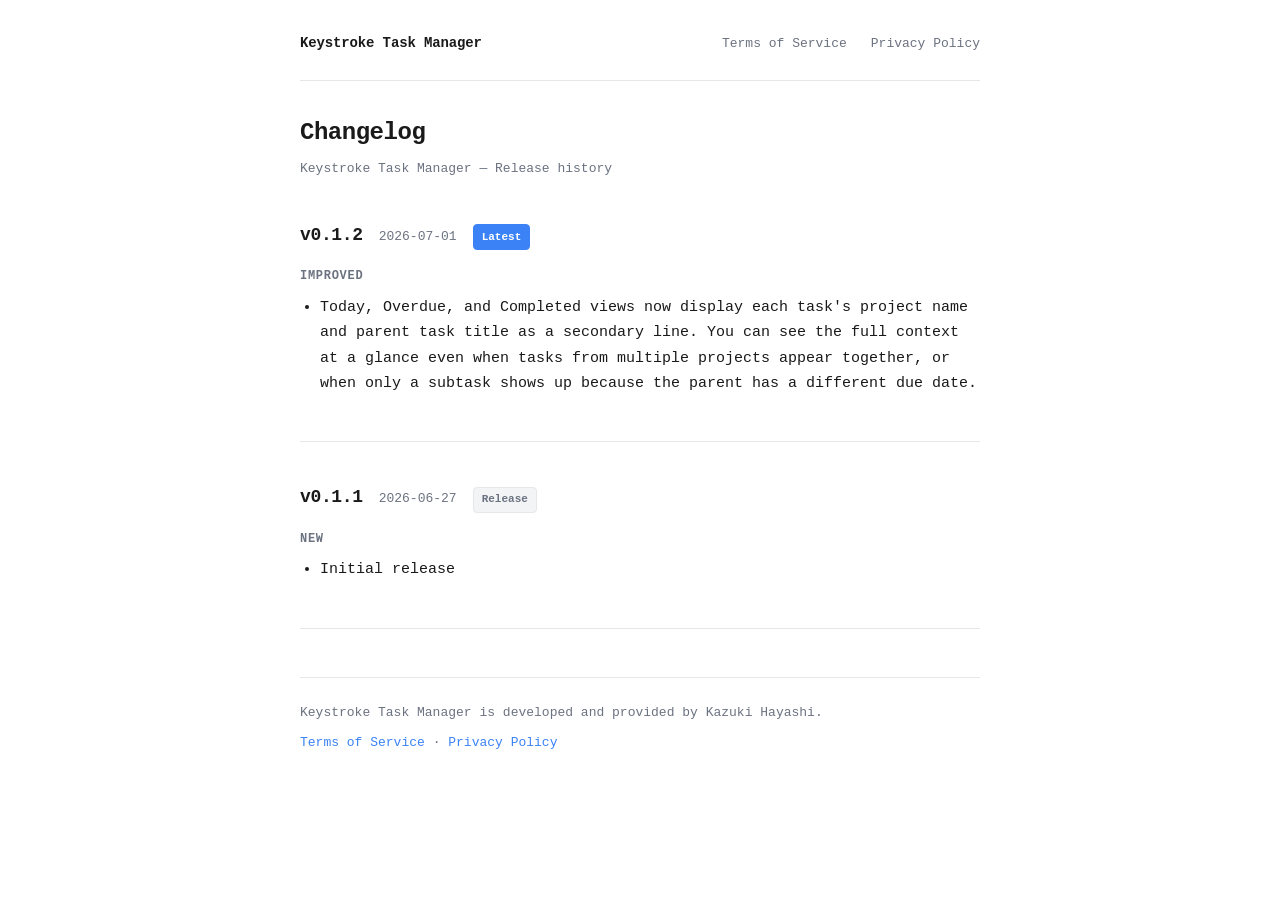
==== keystroke-task-manager/changelog.html @ 8404b0eb "Fix initial release version: v0.0.1 -> v0.1.1" ====
<!DOCTYPE html>
<html lang="en">
<head>
  <meta charset="UTF-8">
  <meta name="viewport" content="width=device-width, initial-scale=1.0">
  <title>Changelog — Keystroke Task Manager</title>
  <link rel="stylesheet" href="../style.css">
  <style>
    .release {
      margin-top: 2.5rem;
      padding-bottom: 2.5rem;
      border-bottom: 1px solid var(--border);
    }
    .release:last-child {
      border-bottom: none;
    }
    .release-header {
      display: flex;
      align-items: baseline;
      gap: 1rem;
      margin-bottom: 1rem;
    }
    .release-version {
      font-size: 1.125rem;
      font-weight: 700;
      letter-spacing: -0.02em;
    }
    .release-date {
      font-size: 0.8125rem;
      color: var(--muted);
    }
    .release-tag {
      font-size: 0.6875rem;
      font-weight: 600;
      padding: 0.15rem 0.5rem;
      border-radius: 4px;
      background: var(--code-bg);
      color: var(--muted);
      border: 1px solid var(--border);
    }
    .release-tag.latest {
      background: var(--accent);
      color: #fff;
      border-color: var(--accent);
    }
    .change-group {
      margin-top: 1rem;
    }
    .change-group h3 {
      font-size: 0.75rem;
      font-weight: 600;
      text-transform: uppercase;
      letter-spacing: 0.06em;
      color: var(--muted);
      margin-bottom: 0.5rem;
      margin-top: 1rem;
    }
    .change-group ul {
      padding-left: 1.25rem;
      margin-bottom: 0;
    }
    .change-group li {
      font-size: 0.9375rem;
      margin-bottom: 0.3rem;
    }
  </style>
</head>
<body>
  <div class="container">
    <header class="site-header">
      <a href="../index.html">Keystroke Task Manager</a>
      <nav>
        <a href="terms-of-service.html">Terms of Service</a>
        <a href="privacy-policy.html">Privacy Policy</a>
      </nav>
    </header>

    <h1>Changelog</h1>
    <p class="meta">Keystroke Task Manager — Release history</p>

    <div class="release">
      <div class="release-header">
        <span class="release-version">v0.1.2</span>
        <span class="release-date">2026-07-01</span>
        <span class="release-tag latest">Latest</span>
      </div>
      <div class="change-group">
        <h3>Improved</h3>
        <ul>
          <li>Today, Overdue, and Completed views now display each task's project name and parent task title as a secondary line. You can see the full context at a glance even when tasks from multiple projects appear together, or when only a subtask shows up because the parent has a different due date.</li>
        </ul>
      </div>
    </div>

    <div class="release">
      <div class="release-header">
        <span class="release-version">v0.1.1</span>
        <span class="release-date">2026-06-27</span>
        <span class="release-tag">Release</span>
      </div>
      <div class="change-group">
        <h3>New</h3>
        <ul>
          <li>Initial release</li>
        </ul>
      </div>
    </div>

    <footer class="site-footer">
      <span>Keystroke Task Manager is developed and provided by Kazuki Hayashi.</span>
      <span><a href="terms-of-service.html">Terms of Service</a> · <a href="privacy-policy.html">Privacy Policy</a></span>
    </footer>
  </div>
</body>
</html>
---- style.css ----
*, *::before, *::after { box-sizing: border-box; margin: 0; padding: 0; }

:root {
  --bg: #ffffff;
  --fg: #1a1a1a;
  --muted: #6b7280;
  --border: #e5e7eb;
  --accent: #3b82f6;
  --code-bg: #f3f4f6;
}

@media (prefers-color-scheme: dark) {
  :root {
    --bg: #111111;
    --fg: #e5e5e5;
    --muted: #9ca3af;
    --border: #2a2a2a;
    --accent: #60a5fa;
    --code-bg: #1e1e1e;
  }
}

html { font-size: 16px; }

body {
  font-family: "SF Mono", Menlo, "Courier New", monospace;
  background: var(--bg);
  color: var(--fg);
  line-height: 1.7;
  padding: 2rem 1rem 4rem;
}

.container {
  max-width: 680px;
  margin: 0 auto;
}

/* Header */
.site-header {
  display: flex;
  align-items: center;
  padding-bottom: 1.5rem;
  margin-bottom: 2rem;
  border-bottom: 1px solid var(--border);
}

.site-header > a {
  font-family: "SF Mono", Menlo, "Courier New", monospace;
  font-size: 0.875rem;
  font-weight: 600;
  color: var(--fg);
  text-decoration: none;
  letter-spacing: -0.01em;
  white-space: nowrap;
}

.site-header > a:hover { color: var(--accent); }

.site-header nav {
  display: flex;
  gap: 1.5rem;
  margin-left: auto;
  flex-shrink: 0;
}

.site-header nav a {
  font-family: "SF Mono", Menlo, "Courier New", monospace;
  font-size: 0.8125rem;
  font-weight: 400;
  color: var(--muted);
  white-space: nowrap;
  text-decoration: none;
}

.site-header nav a:hover { color: var(--fg); }

/* Page title */
h1 {
  font-size: 1.5rem;
  font-weight: 700;
  letter-spacing: -0.02em;
  margin-bottom: 0.25rem;
}

.meta {
  font-size: 0.8125rem;
  color: var(--muted);
  margin-bottom: 2.5rem;
}

/* Sections */
h2 {
  font-size: 1rem;
  font-weight: 600;
  margin-top: 2.5rem;
  margin-bottom: 0.75rem;
  padding-bottom: 0.4rem;
  border-bottom: 1px solid var(--border);
}

h3 {
  font-size: 0.9375rem;
  font-weight: 600;
  margin-top: 1.5rem;
  margin-bottom: 0.5rem;
  color: var(--muted);
}

p { margin-bottom: 0.875rem; }
p:last-child { margin-bottom: 0; }

ul {
  padding-left: 1.25rem;
  margin-bottom: 0.875rem;
}

li { margin-bottom: 0.25rem; }

.summary {
  background: var(--code-bg);
  border-left: 3px solid var(--accent);
  padding: 0.75rem 1rem;
  border-radius: 0 6px 6px 0;
  font-size: 0.9375rem;
  margin-bottom: 1.5rem;
}

a { color: var(--accent); text-decoration: none; }
a:hover { text-decoration: underline; }

strong { font-weight: 600; }

/* Footer */
.site-footer {
  margin-top: 3rem;
  padding-top: 1.5rem;
  border-top: 1px solid var(--border);
  font-size: 0.8125rem;
  color: var(--muted);
  display: flex;
  justify-content: space-between;
  flex-wrap: wrap;
  gap: 0.5rem;
}
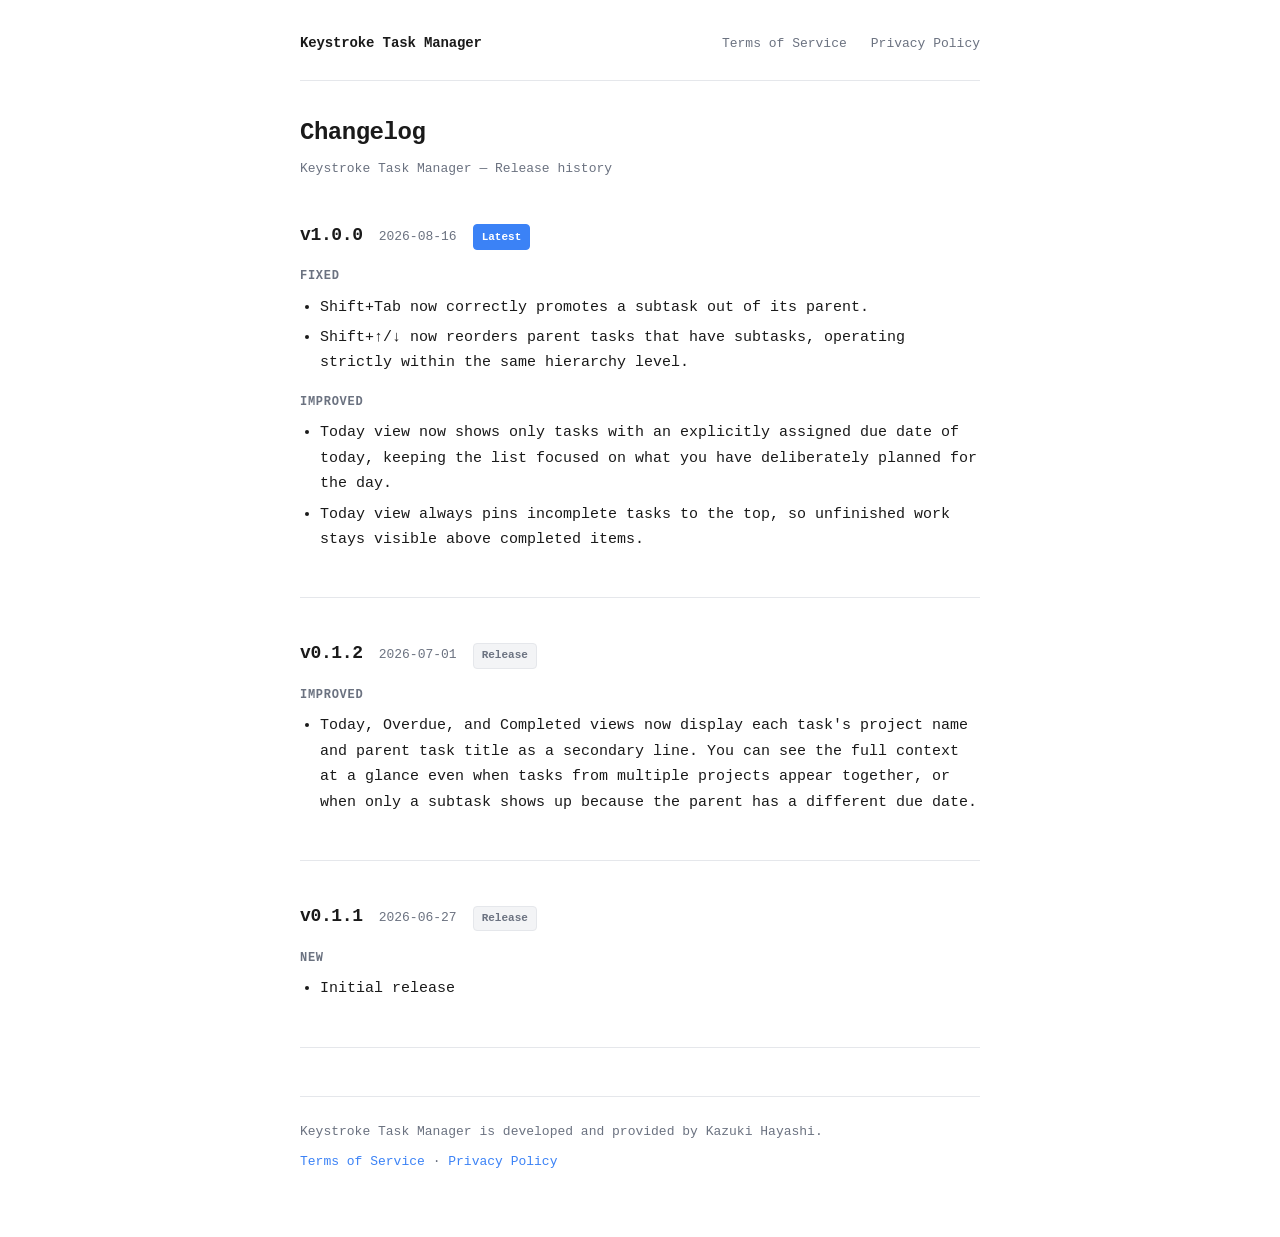
==== commit 8e7277f4: "Add v1.0.0 release notes to changelog Co-Authored-By: Claude Opus 4.7 <noreply@anthropic.com>" ====
--- a/keystroke-task-manager/changelog.html
+++ b/keystroke-task-manager/changelog.html
@@ -80,9 +80,31 @@
 
     <div class="release">
       <div class="release-header">
+        <span class="release-version">v1.0.0</span>
+        <span class="release-date">2026-08-16</span>
+        <span class="release-tag latest">Latest</span>
+      </div>
+      <div class="change-group">
+        <h3>Fixed</h3>
+        <ul>
+          <li>Shift+Tab now correctly promotes a subtask out of its parent.</li>
+          <li>Shift+↑/↓ now reorders parent tasks that have subtasks, operating strictly within the same hierarchy level.</li>
+        </ul>
+      </div>
+      <div class="change-group">
+        <h3>Improved</h3>
+        <ul>
+          <li>Today view now shows only tasks with an explicitly assigned due date of today, keeping the list focused on what you have deliberately planned for the day.</li>
+          <li>Today view always pins incomplete tasks to the top, so unfinished work stays visible above completed items.</li>
+        </ul>
+      </div>
+    </div>
+
+    <div class="release">
+      <div class="release-header">
         <span class="release-version">v0.1.2</span>
         <span class="release-date">2026-07-01</span>
-        <span class="release-tag latest">Latest</span>
+        <span class="release-tag">Release</span>
       </div>
       <div class="change-group">
         <h3>Improved</h3>
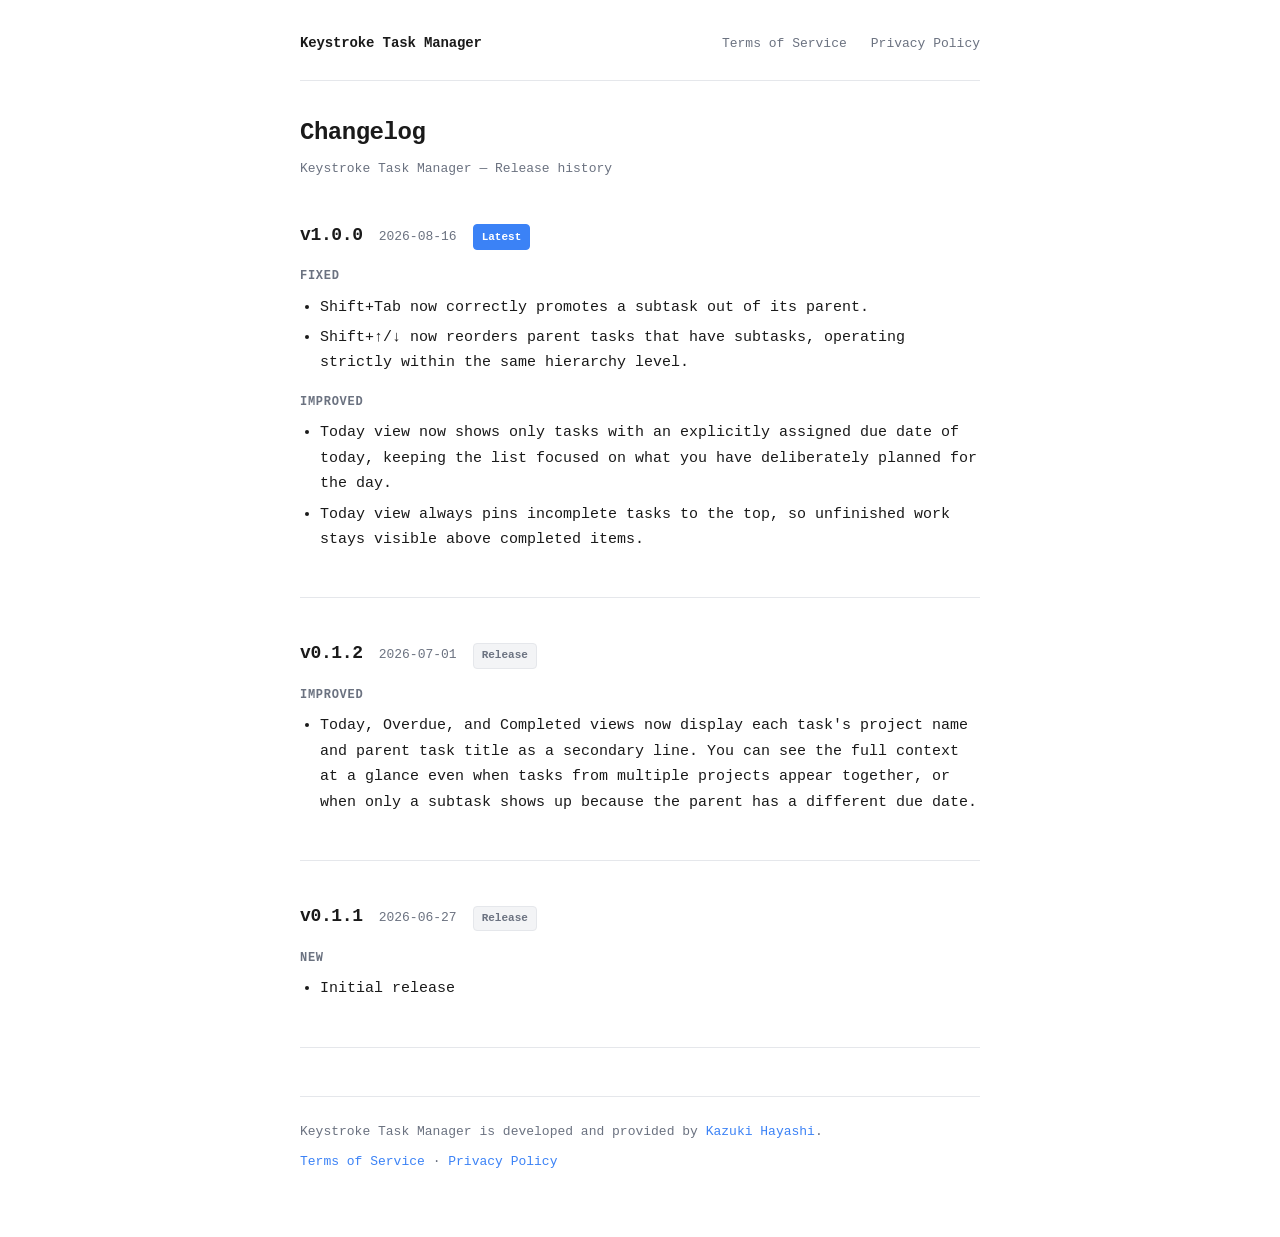
==== commit 4d7a50d8: "Restructure site into portfolio hub with KTM under subdirectory Root becomes an hkazuki28 portfolio " ====
--- a/keystroke-task-manager/changelog.html
+++ b/keystroke-task-manager/changelog.html
@@ -68,7 +68,7 @@
 <body>
   <div class="container">
     <header class="site-header">
-      <a href="../index.html">Keystroke Task Manager</a>
+      <a href="index.html">Keystroke Task Manager</a>
       <nav>
         <a href="terms-of-service.html">Terms of Service</a>
         <a href="privacy-policy.html">Privacy Policy</a>
@@ -129,7 +129,7 @@
     </div>
 
     <footer class="site-footer">
-      <span>Keystroke Task Manager is developed and provided by Kazuki Hayashi.</span>
+      <span>Keystroke Task Manager is developed and provided by <a href="../index.html">Kazuki Hayashi</a>.</span>
       <span><a href="terms-of-service.html">Terms of Service</a> · <a href="privacy-policy.html">Privacy Policy</a></span>
     </footer>
   </div>
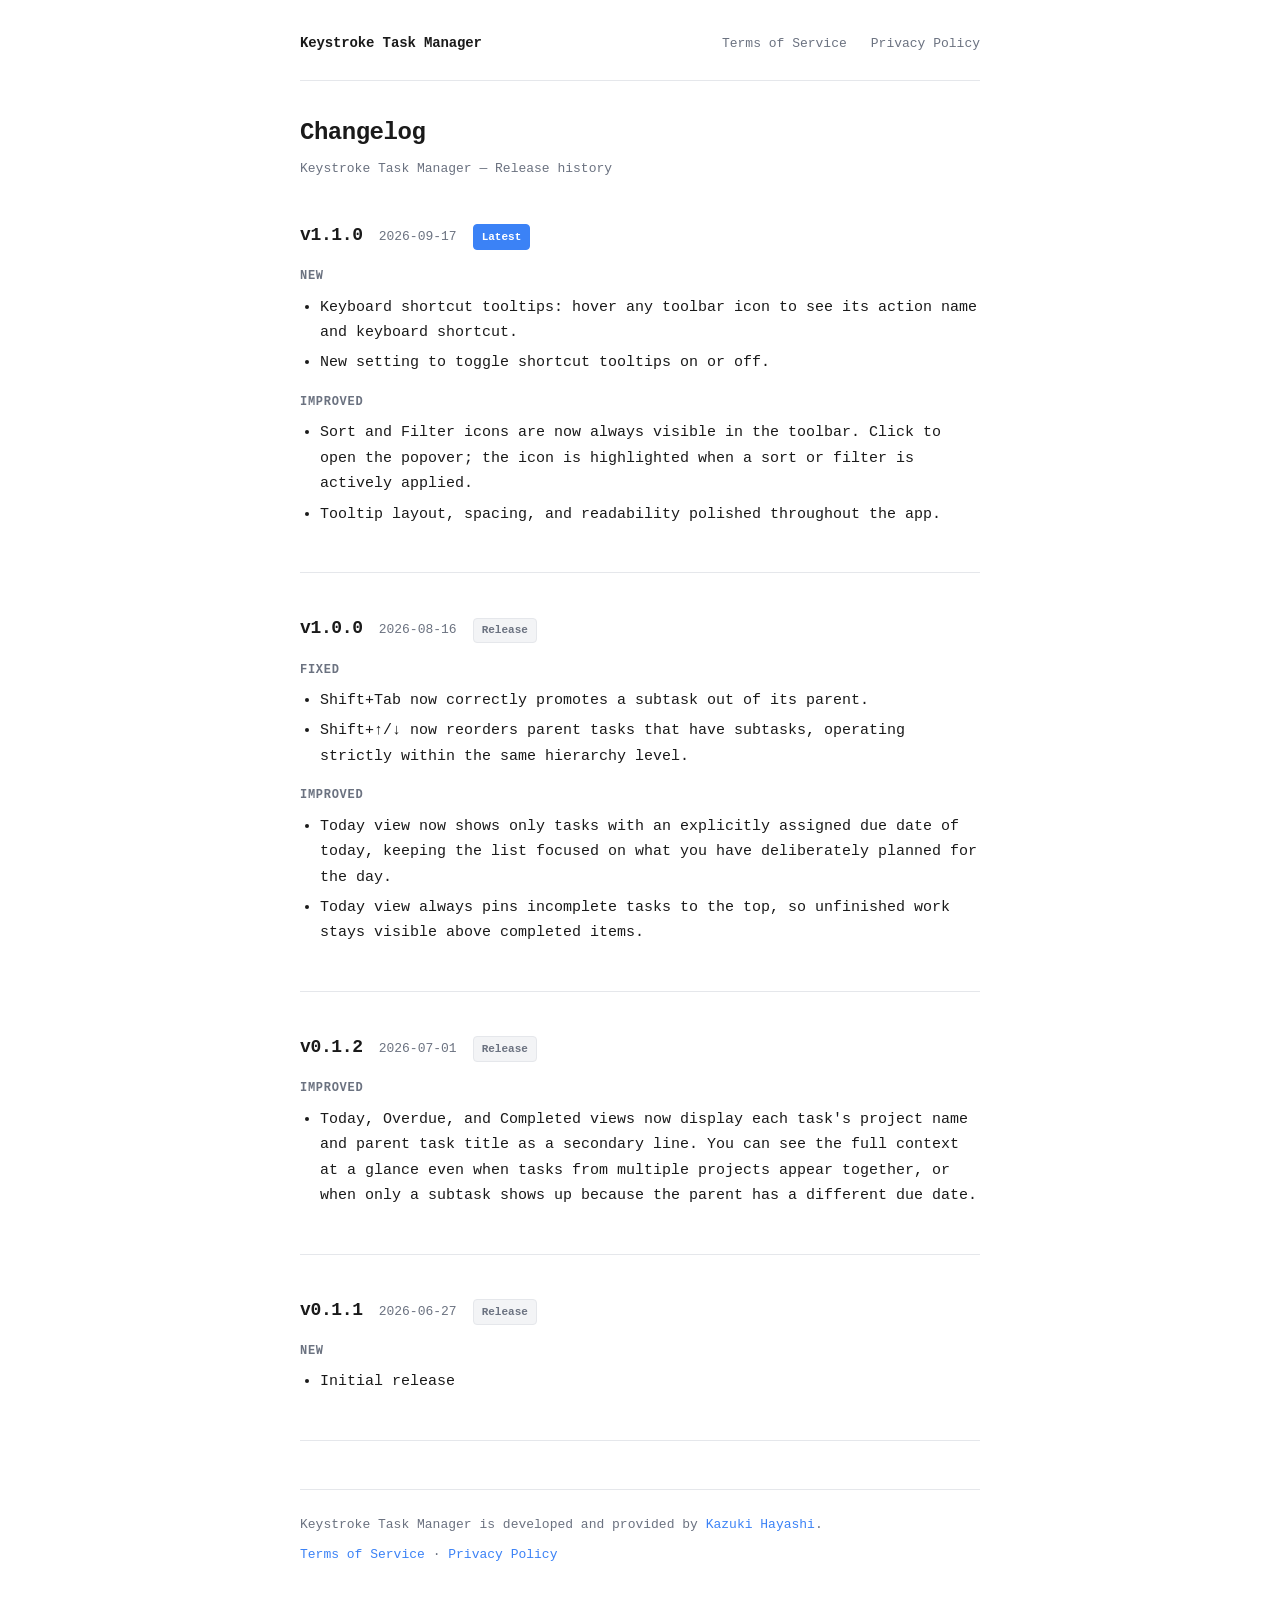
==== commit e550943f: "Add v1.1.0 release notes to changelog Co-Authored-By: Claude Sonnet 4.6 <noreply@anthropic.com>" ====
--- a/keystroke-task-manager/changelog.html
+++ b/keystroke-task-manager/changelog.html
@@ -80,9 +80,31 @@
 
     <div class="release">
       <div class="release-header">
+        <span class="release-version">v1.1.0</span>
+        <span class="release-date">2026-09-17</span>
+        <span class="release-tag latest">Latest</span>
+      </div>
+      <div class="change-group">
+        <h3>New</h3>
+        <ul>
+          <li>Keyboard shortcut tooltips: hover any toolbar icon to see its action name and keyboard shortcut.</li>
+          <li>New setting to toggle shortcut tooltips on or off.</li>
+        </ul>
+      </div>
+      <div class="change-group">
+        <h3>Improved</h3>
+        <ul>
+          <li>Sort and Filter icons are now always visible in the toolbar. Click to open the popover; the icon is highlighted when a sort or filter is actively applied.</li>
+          <li>Tooltip layout, spacing, and readability polished throughout the app.</li>
+        </ul>
+      </div>
+    </div>
+
+    <div class="release">
+      <div class="release-header">
         <span class="release-version">v1.0.0</span>
         <span class="release-date">2026-08-16</span>
-        <span class="release-tag latest">Latest</span>
+        <span class="release-tag">Release</span>
       </div>
       <div class="change-group">
         <h3>Fixed</h3>
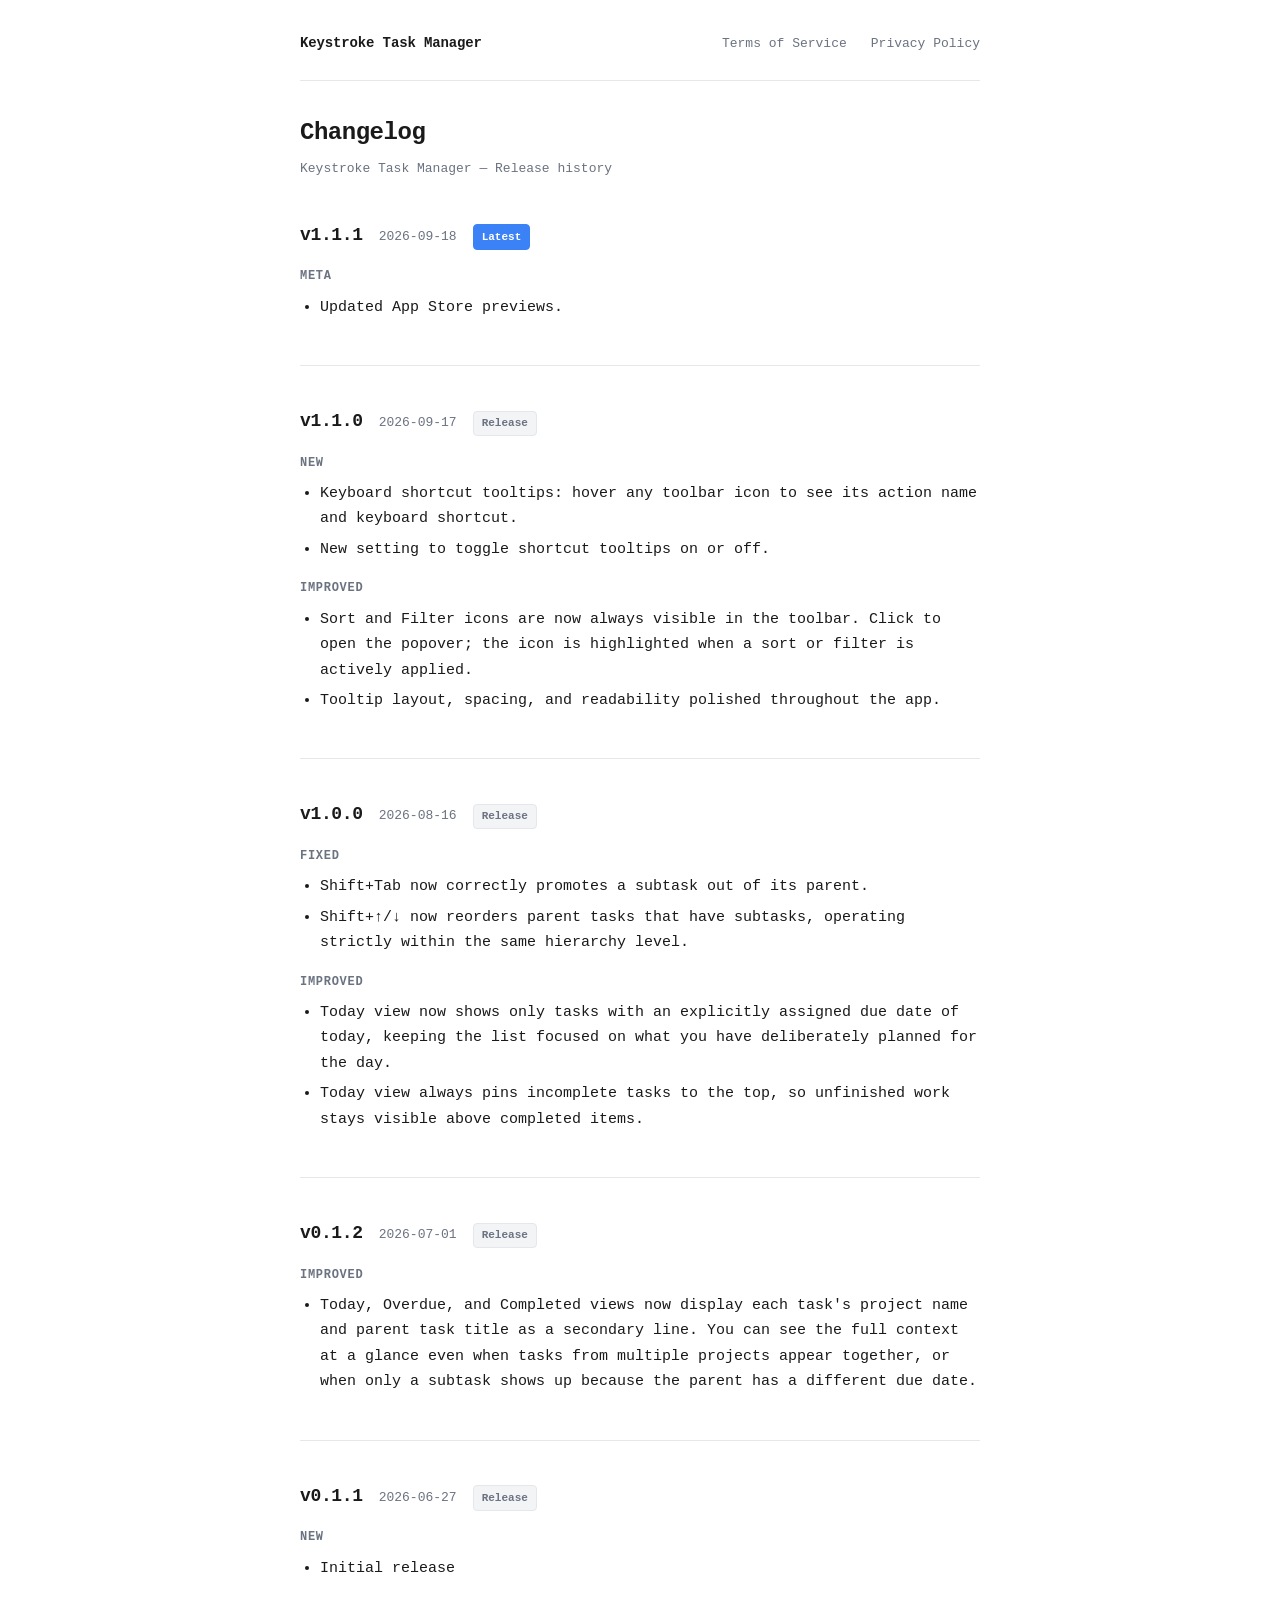
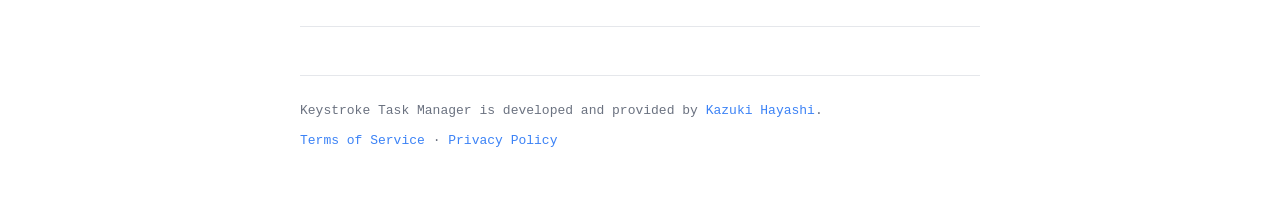
==== commit 64aa2264: "Add v1.1.1 release notes to changelog Co-Authored-By: Claude Sonnet 4.6 <noreply@anthropic.com>" ====
--- a/keystroke-task-manager/changelog.html
+++ b/keystroke-task-manager/changelog.html
@@ -80,9 +80,23 @@
 
     <div class="release">
       <div class="release-header">
+        <span class="release-version">v1.1.1</span>
+        <span class="release-date">2026-09-18</span>
+        <span class="release-tag latest">Latest</span>
+      </div>
+      <div class="change-group">
+        <h3>Meta</h3>
+        <ul>
+          <li>Updated App Store previews.</li>
+        </ul>
+      </div>
+    </div>
+
+    <div class="release">
+      <div class="release-header">
         <span class="release-version">v1.1.0</span>
         <span class="release-date">2026-09-17</span>
-        <span class="release-tag latest">Latest</span>
+        <span class="release-tag">Release</span>
       </div>
       <div class="change-group">
         <h3>New</h3>
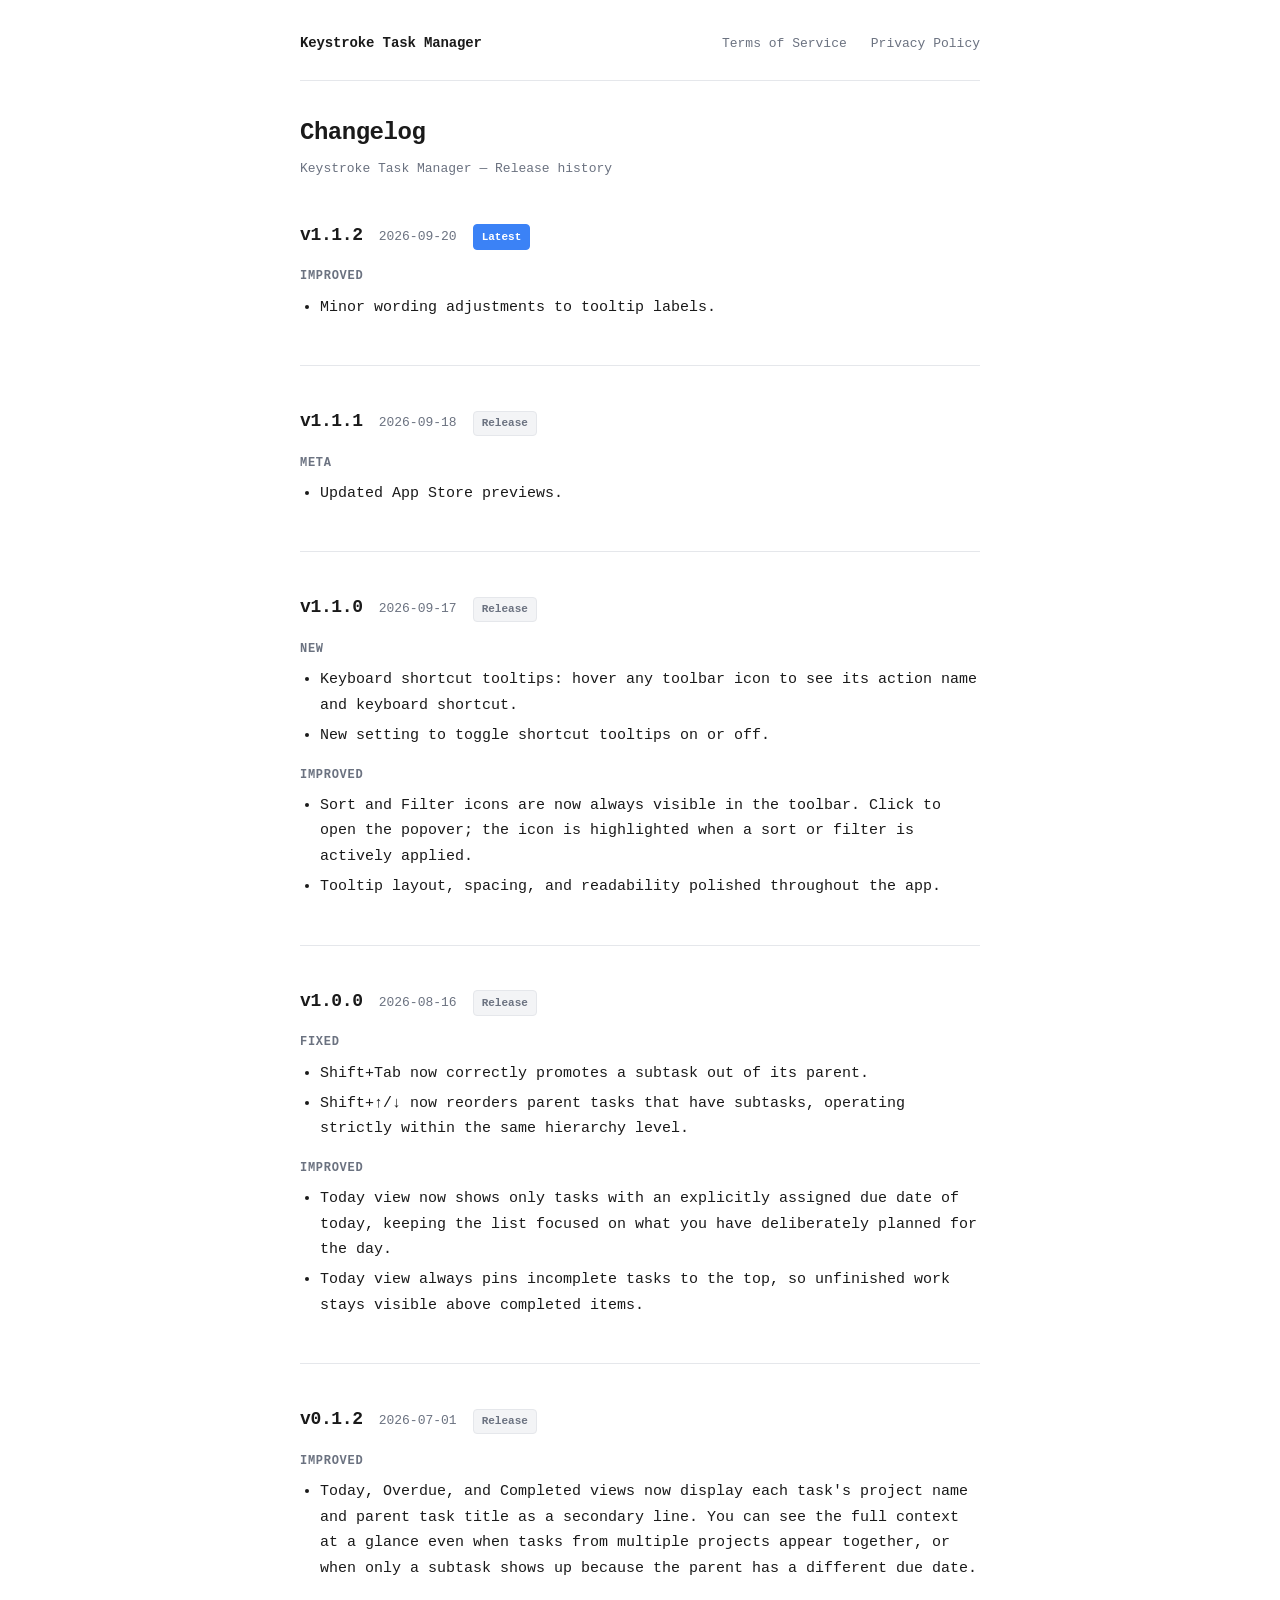
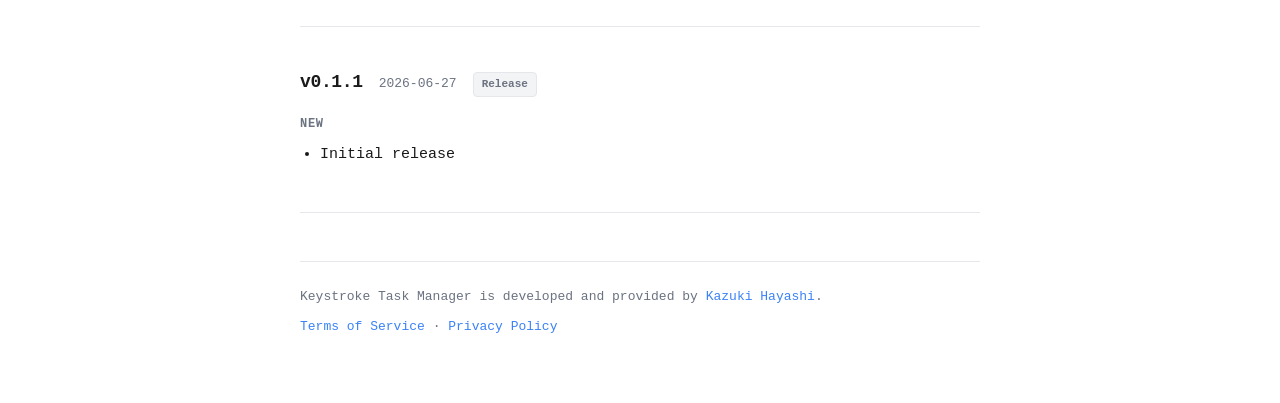
==== commit 2dc94c9f: "Add v1.1.2 release notes to changelog Co-Authored-By: Claude Sonnet 4.6 <noreply@anthropic.com>" ====
--- a/keystroke-task-manager/changelog.html
+++ b/keystroke-task-manager/changelog.html
@@ -80,9 +80,23 @@
 
     <div class="release">
       <div class="release-header">
+        <span class="release-version">v1.1.2</span>
+        <span class="release-date">2026-09-20</span>
+        <span class="release-tag latest">Latest</span>
+      </div>
+      <div class="change-group">
+        <h3>Improved</h3>
+        <ul>
+          <li>Minor wording adjustments to tooltip labels.</li>
+        </ul>
+      </div>
+    </div>
+
+    <div class="release">
+      <div class="release-header">
         <span class="release-version">v1.1.1</span>
         <span class="release-date">2026-09-18</span>
-        <span class="release-tag latest">Latest</span>
+        <span class="release-tag">Release</span>
       </div>
       <div class="change-group">
         <h3>Meta</h3>
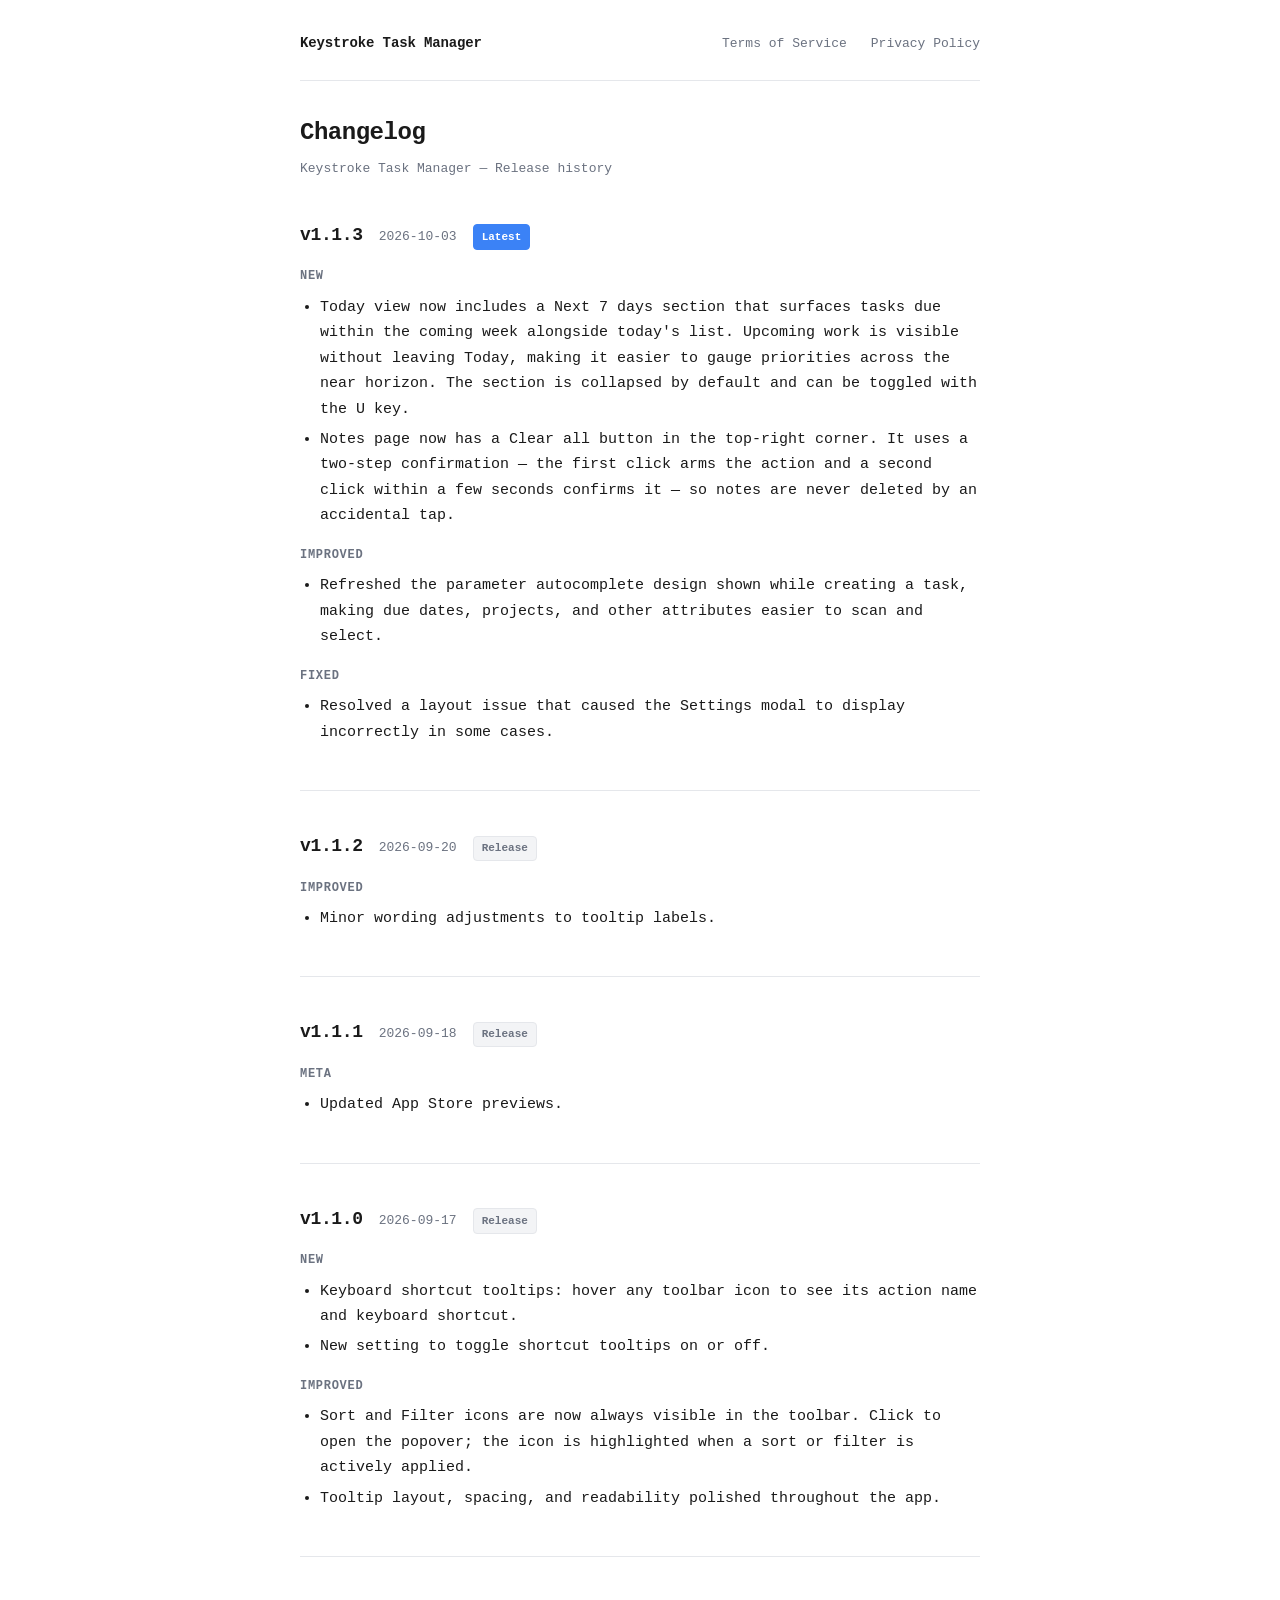
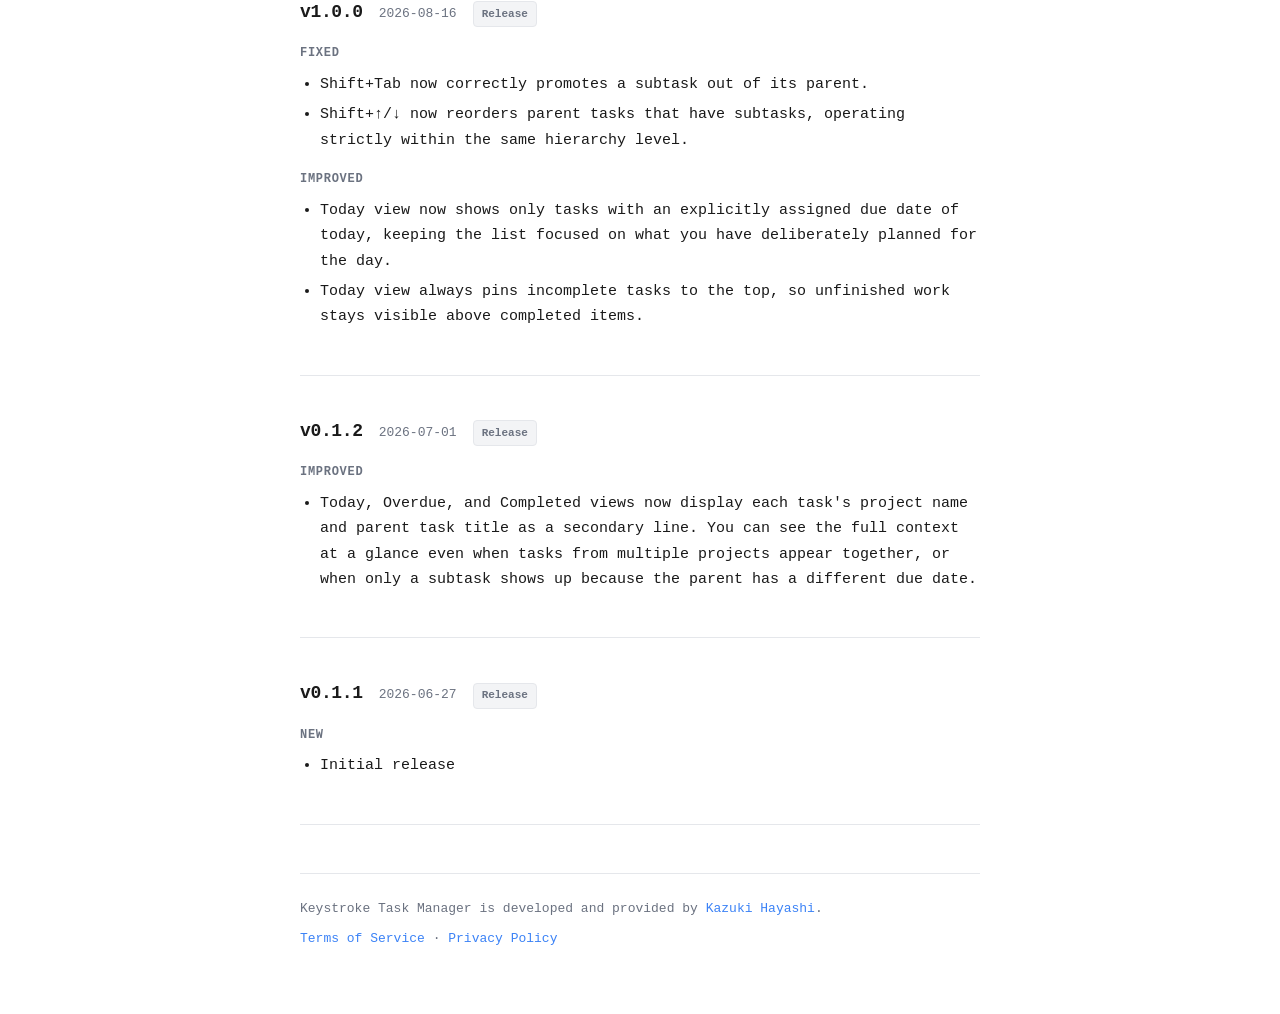
==== commit 686b0bf4: "Add v1.1.3 release notes to changelog Co-Authored-By: Claude Sonnet 4.6 <noreply@anthropic.com>" ====
--- a/keystroke-task-manager/changelog.html
+++ b/keystroke-task-manager/changelog.html
@@ -80,9 +80,36 @@
 
     <div class="release">
       <div class="release-header">
+        <span class="release-version">v1.1.3</span>
+        <span class="release-date">2026-10-03</span>
+        <span class="release-tag latest">Latest</span>
+      </div>
+      <div class="change-group">
+        <h3>New</h3>
+        <ul>
+          <li>Today view now includes a Next 7 days section that surfaces tasks due within the coming week alongside today's list. Upcoming work is visible without leaving Today, making it easier to gauge priorities across the near horizon. The section is collapsed by default and can be toggled with the U key.</li>
+          <li>Notes page now has a Clear all button in the top-right corner. It uses a two-step confirmation — the first click arms the action and a second click within a few seconds confirms it — so notes are never deleted by an accidental tap.</li>
+        </ul>
+      </div>
+      <div class="change-group">
+        <h3>Improved</h3>
+        <ul>
+          <li>Refreshed the parameter autocomplete design shown while creating a task, making due dates, projects, and other attributes easier to scan and select.</li>
+        </ul>
+      </div>
+      <div class="change-group">
+        <h3>Fixed</h3>
+        <ul>
+          <li>Resolved a layout issue that caused the Settings modal to display incorrectly in some cases.</li>
+        </ul>
+      </div>
+    </div>
+
+    <div class="release">
+      <div class="release-header">
         <span class="release-version">v1.1.2</span>
         <span class="release-date">2026-09-20</span>
-        <span class="release-tag latest">Latest</span>
+        <span class="release-tag">Release</span>
       </div>
       <div class="change-group">
         <h3>Improved</h3>
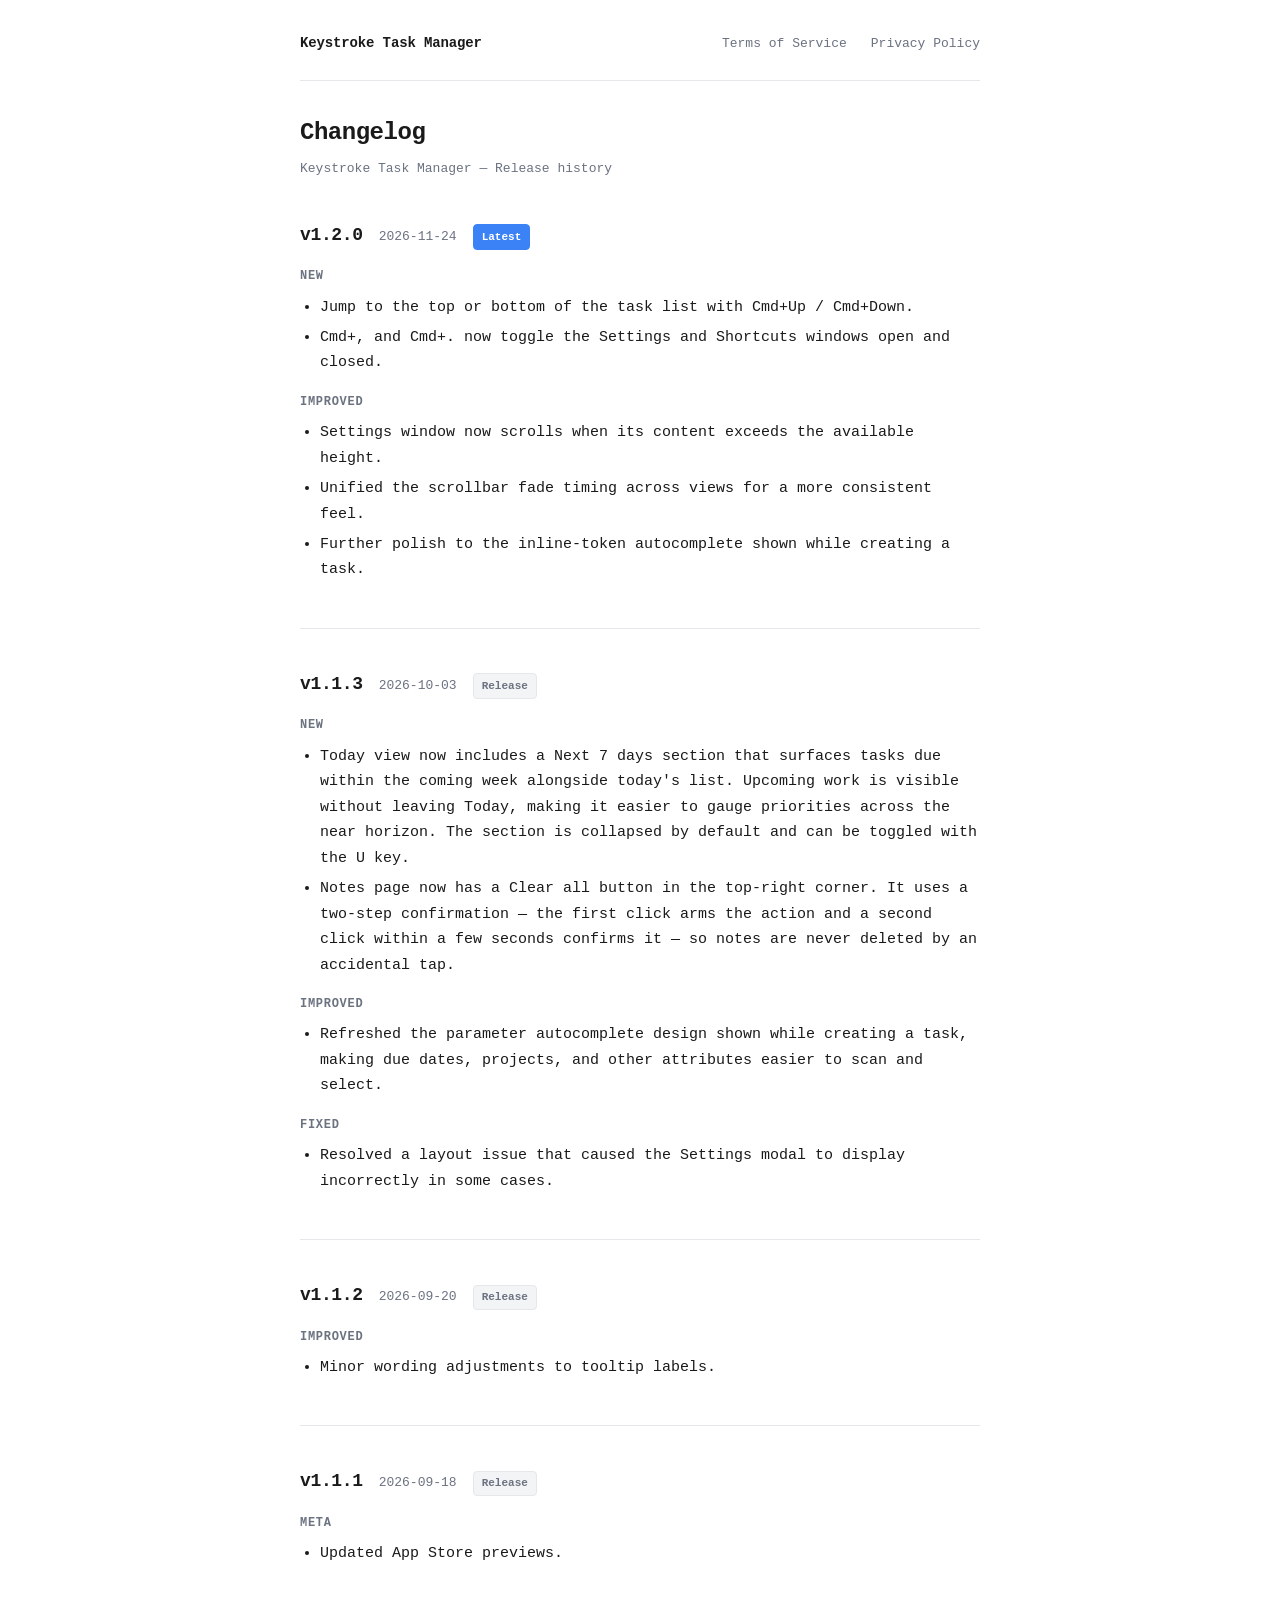
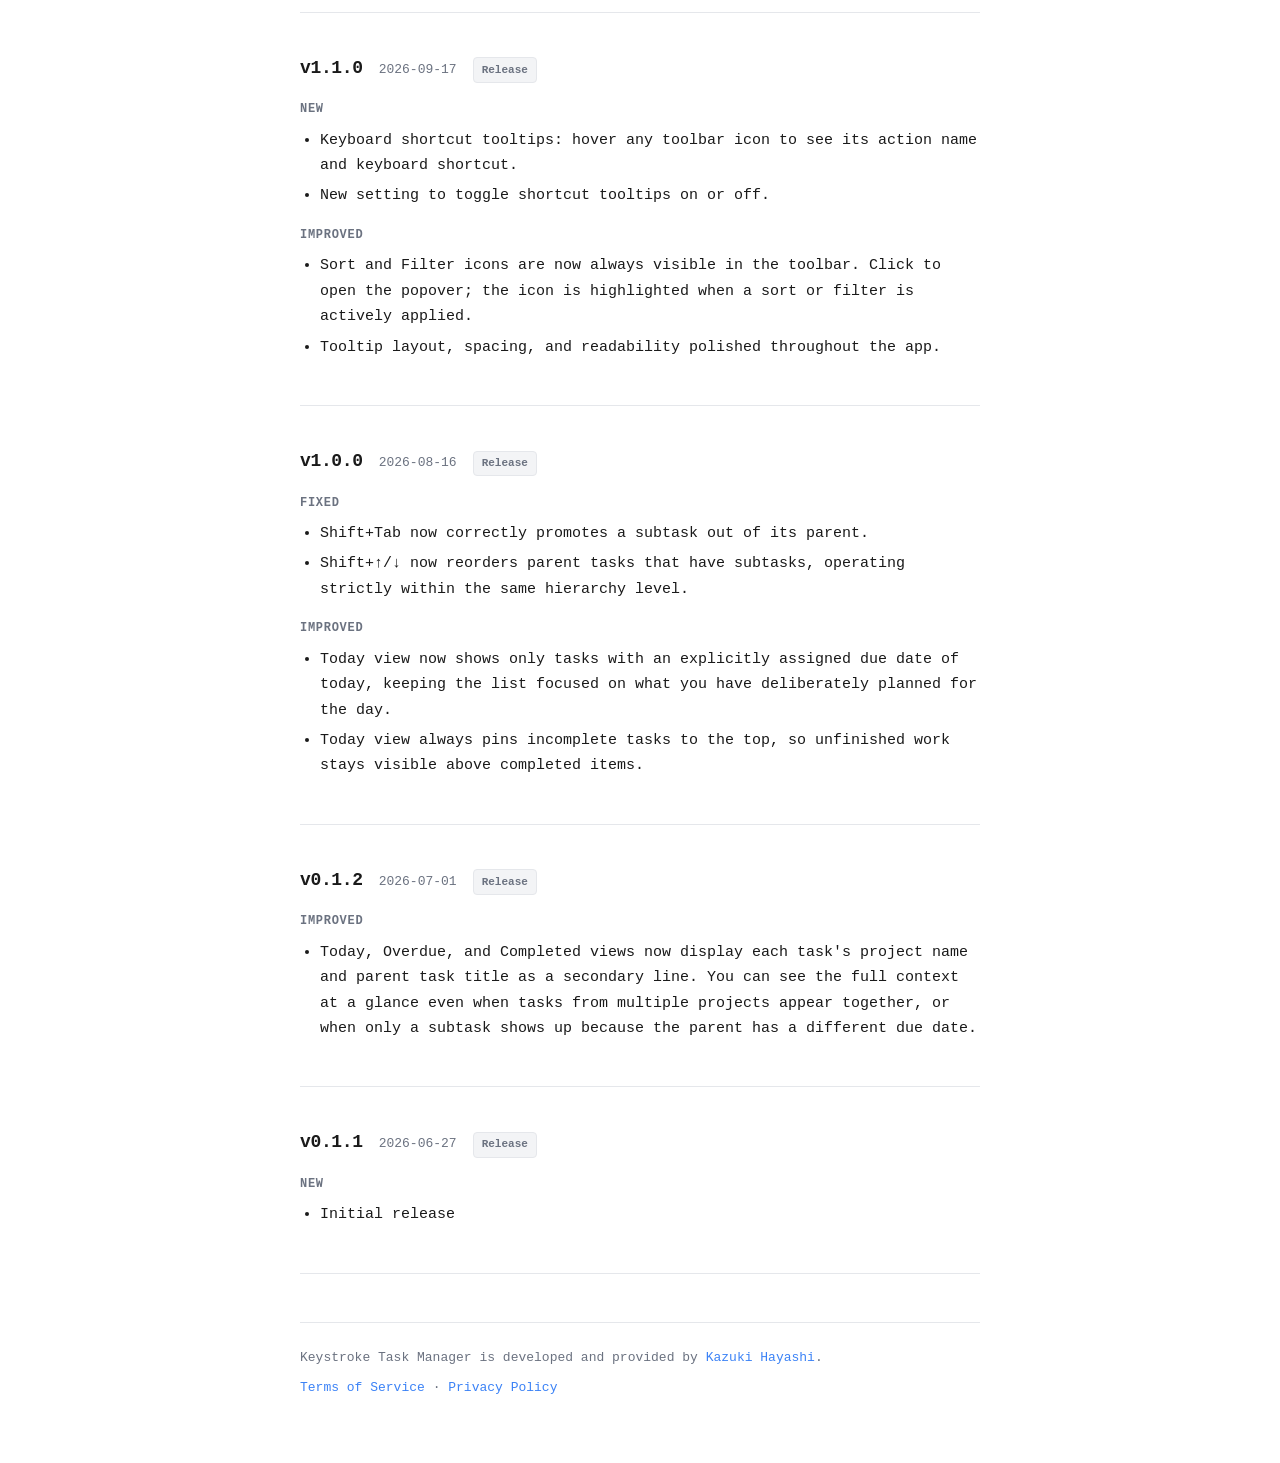
==== commit d6d33e18: "Add v1.2.0 release notes to changelog Co-Authored-By: Claude Sonnet 4.6 <noreply@anthropic.com>" ====
--- a/keystroke-task-manager/changelog.html
+++ b/keystroke-task-manager/changelog.html
@@ -80,9 +80,32 @@
 
     <div class="release">
       <div class="release-header">
+        <span class="release-version">v1.2.0</span>
+        <span class="release-date">2026-11-24</span>
+        <span class="release-tag latest">Latest</span>
+      </div>
+      <div class="change-group">
+        <h3>New</h3>
+        <ul>
+          <li>Jump to the top or bottom of the task list with Cmd+Up / Cmd+Down.</li>
+          <li>Cmd+, and Cmd+. now toggle the Settings and Shortcuts windows open and closed.</li>
+        </ul>
+      </div>
+      <div class="change-group">
+        <h3>Improved</h3>
+        <ul>
+          <li>Settings window now scrolls when its content exceeds the available height.</li>
+          <li>Unified the scrollbar fade timing across views for a more consistent feel.</li>
+          <li>Further polish to the inline-token autocomplete shown while creating a task.</li>
+        </ul>
+      </div>
+    </div>
+
+    <div class="release">
+      <div class="release-header">
         <span class="release-version">v1.1.3</span>
         <span class="release-date">2026-10-03</span>
-        <span class="release-tag latest">Latest</span>
+        <span class="release-tag">Release</span>
       </div>
       <div class="change-group">
         <h3>New</h3>
